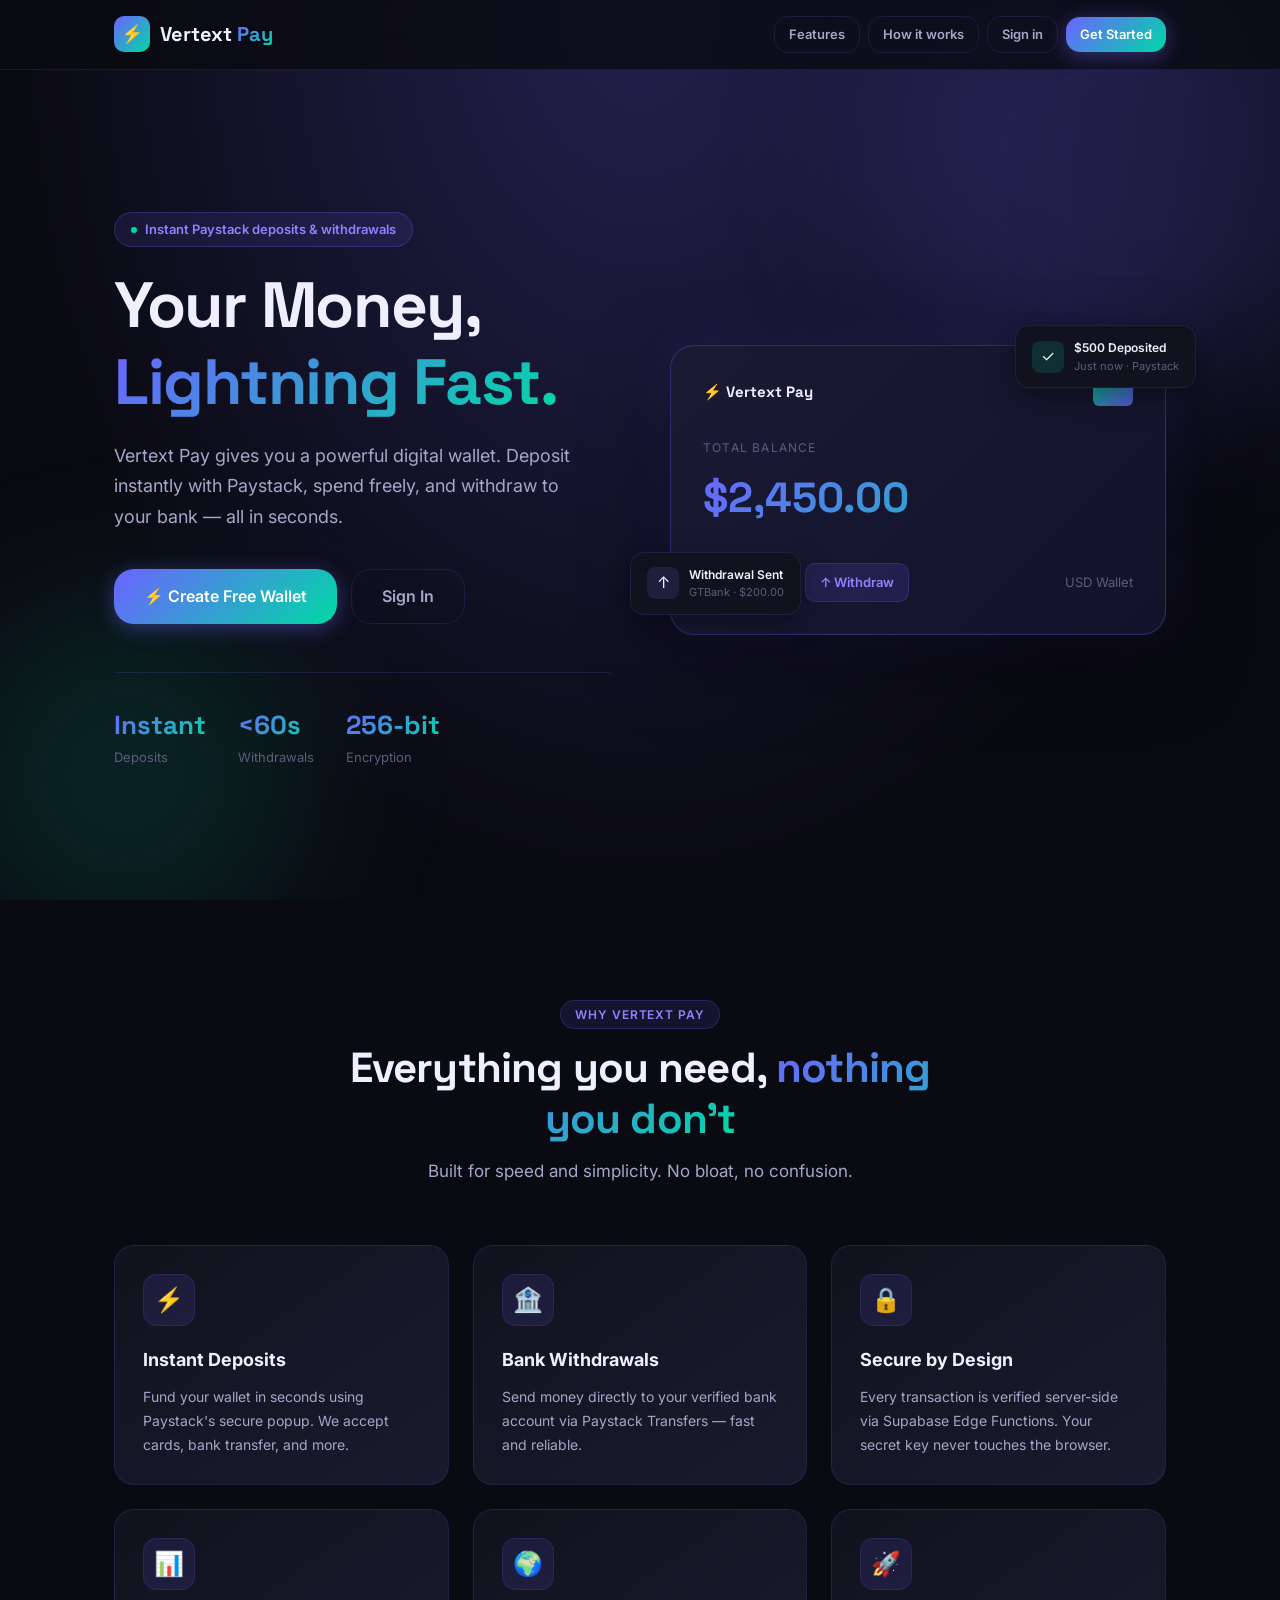
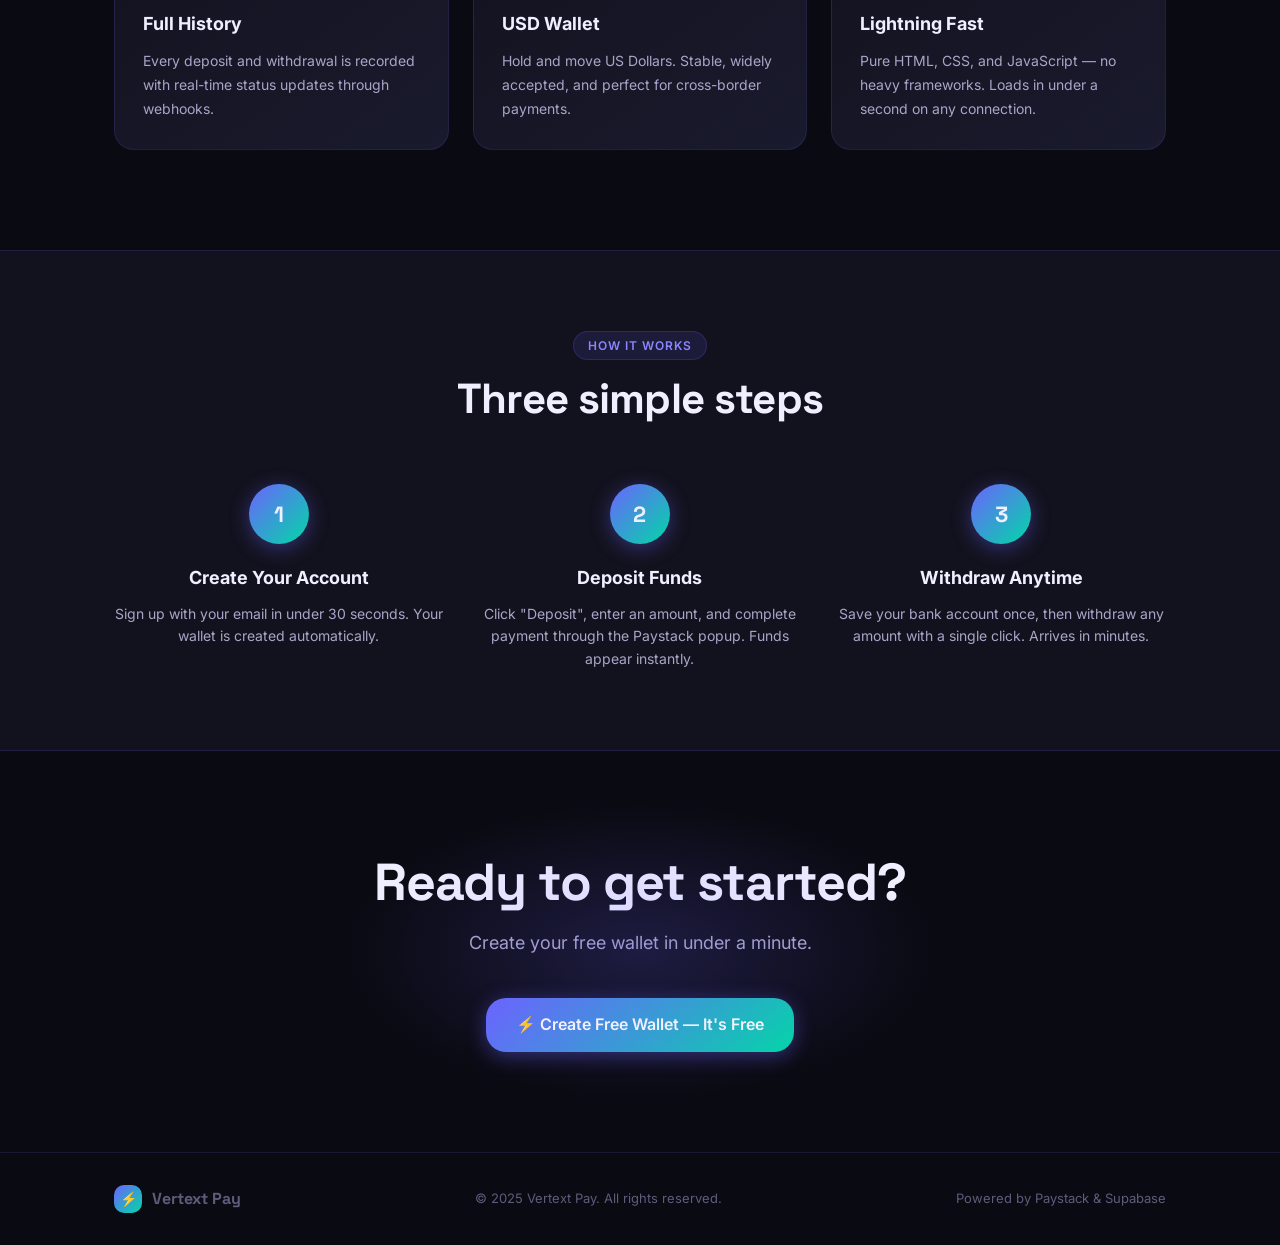
==== index.html @ ca1b25e6 "Initial commit — Vertext Pay wallet app with Paystack + Supabase" ====
<!DOCTYPE html>
<html lang="en">
<head>
  <meta charset="UTF-8" />
  <meta name="viewport" content="width=device-width, initial-scale=1.0" />
  <meta name="description" content="Vertext Pay — The lightning-fast digital wallet. Deposit instantly via Paystack, withdraw to your bank in minutes." />
  <title>Vertext Pay — Lightning-Fast Digital Wallet</title>

  <!-- Preload critical fonts -->
  <link rel="preconnect" href="https://fonts.googleapis.com" crossorigin />
  <link rel="preconnect" href="https://fonts.gstatic.com" crossorigin />
  <link rel="stylesheet" href="css/styles.css" />

  <style>
    /* ── Landing page specific ──────────────────────────────── */
    .hero {
      min-height: 100vh;
      display: flex;
      align-items: center;
      position: relative;
      overflow: hidden;
      padding-top: 80px;
    }

    .hero-bg {
      position: absolute;
      inset: 0;
      background: var(--grad-glow);
      pointer-events: none;
    }

    .hero-orb {
      position: absolute;
      border-radius: 50%;
      filter: blur(80px);
      pointer-events: none;
    }

    .hero-orb-1 {
      width: 500px; height: 500px;
      background: rgba(108,99,255,0.18);
      top: -100px; right: -100px;
      animation: float 8s ease-in-out infinite;
    }

    .hero-orb-2 {
      width: 350px; height: 350px;
      background: rgba(0,217,165,0.12);
      bottom: -50px; left: -50px;
      animation: float 10s ease-in-out infinite reverse;
    }

    .hero-content {
      position: relative;
      z-index: 2;
      display: grid;
      grid-template-columns: 1fr 1fr;
      gap: 60px;
      align-items: center;
      padding: 80px 0;
    }

    .hero-badge {
      display: inline-flex;
      align-items: center;
      gap: 8px;
      background: rgba(108,99,255,0.12);
      border: 1px solid rgba(108,99,255,0.25);
      border-radius: 20px;
      padding: 6px 16px;
      font-size: 13px;
      font-weight: 600;
      color: var(--primary-light);
      margin-bottom: 20px;
    }

    .hero-badge .dot {
      width: 6px; height: 6px;
      background: var(--accent);
      border-radius: 50%;
      animation: pulse 2s ease-in-out infinite;
    }

    .hero-title {
      font-size: clamp(38px, 5vw, 64px);
      margin-bottom: 20px;
    }

    .hero-subtitle {
      font-size: 18px;
      color: var(--text-secondary);
      line-height: 1.7;
      margin-bottom: 36px;
      max-width: 480px;
    }

    .hero-cta {
      display: flex;
      gap: 14px;
      flex-wrap: wrap;
    }

    .hero-stats {
      display: flex;
      gap: 32px;
      margin-top: 48px;
      padding-top: 32px;
      border-top: 1px solid var(--border);
    }

    .hero-stat-value {
      font-size: 26px;
      font-weight: 800;
      font-family: 'Space Grotesk', sans-serif;
    }

    .hero-stat-label {
      font-size: 13px;
      color: var(--text-muted);
    }

    /* ── Wallet Card Mockup ──────────────────────────────────── */
    .wallet-mockup {
      position: relative;
    }

    .mockup-card {
      background: linear-gradient(135deg, #1A1A35 0%, #12122A 100%);
      border: 1px solid rgba(108,99,255,0.3);
      border-radius: 24px;
      padding: 32px;
      box-shadow: 0 24px 80px rgba(0,0,0,0.5), 0 0 60px rgba(108,99,255,0.15);
      animation: float 6s ease-in-out infinite;
    }

    .mockup-header {
      display: flex;
      justify-content: space-between;
      align-items: center;
      margin-bottom: 32px;
    }

    .mockup-logo {
      font-family: 'Space Grotesk', sans-serif;
      font-weight: 700;
      font-size: 15px;
    }

    .mockup-chip {
      width: 40px; height: 28px;
      background: linear-gradient(135deg, var(--accent), var(--primary));
      border-radius: 6px;
      opacity: 0.8;
    }

    .mockup-balance-label {
      font-size: 12px;
      color: var(--text-muted);
      text-transform: uppercase;
      letter-spacing: 0.1em;
      margin-bottom: 6px;
    }

    .mockup-balance {
      font-size: 42px;
      font-weight: 800;
      font-family: 'Space Grotesk', sans-serif;
      background: var(--grad-primary);
      -webkit-background-clip: text;
      -webkit-text-fill-color: transparent;
      background-clip: text;
      margin-bottom: 32px;
    }

    .mockup-footer {
      display: flex;
      justify-content: space-between;
      align-items: center;
    }

    .mockup-actions {
      display: flex;
      gap: 10px;
    }

    .mockup-action {
      display: flex;
      align-items: center;
      gap: 6px;
      background: rgba(108,99,255,0.15);
      border: 1px solid rgba(108,99,255,0.2);
      border-radius: 10px;
      padding: 8px 14px;
      font-size: 13px;
      font-weight: 600;
      color: var(--primary-light);
    }

    .mockup-user { font-size: 13px; color: var(--text-muted); }

    /* Floating mini cards */
    .float-badge {
      position: absolute;
      background: var(--bg-card);
      border: 1px solid var(--border);
      border-radius: var(--radius-md);
      padding: 12px 16px;
      display: flex;
      align-items: center;
      gap: 10px;
      box-shadow: 0 8px 30px rgba(0,0,0,0.4);
    }

    .float-badge-1 {
      top: -20px; right: -30px;
      animation: float 5s ease-in-out 1s infinite;
    }

    .float-badge-2 {
      bottom: 20px; left: -40px;
      animation: float 7s ease-in-out 0.5s infinite reverse;
    }

    .float-badge-icon {
      width: 32px; height: 32px;
      border-radius: 8px;
      display: flex; align-items: center; justify-content: center;
      font-size: 16px;
    }

    .float-badge-icon.green { background: rgba(0,217,165,0.15); }
    .float-badge-icon.purple { background: rgba(108,99,255,0.15); }

    .float-badge-text { font-size: 12px; font-weight: 600; }
    .float-badge-sub  { font-size: 11px; color: var(--text-muted); }

    /* ── Features Section ───────────────────────────────────── */
    .features {
      padding: 100px 0;
      position: relative;
    }

    .section-header {
      text-align: center;
      max-width: 600px;
      margin: 0 auto 60px;
    }

    .section-tag {
      display: inline-block;
      background: rgba(108,99,255,0.12);
      border: 1px solid rgba(108,99,255,0.2);
      border-radius: 20px;
      padding: 4px 14px;
      font-size: 12px;
      font-weight: 600;
      color: var(--primary-light);
      text-transform: uppercase;
      letter-spacing: 0.08em;
      margin-bottom: 14px;
    }

    .section-title {
      font-size: clamp(28px, 4vw, 42px);
      margin-bottom: 14px;
    }

    .section-subtitle {
      color: var(--text-secondary);
      font-size: 17px;
    }

    .features-grid {
      display: grid;
      grid-template-columns: repeat(3, 1fr);
      gap: 24px;
    }

    .feature-card {
      background: var(--grad-card);
      border: 1px solid var(--border);
      border-radius: var(--radius-lg);
      padding: 28px;
      transition: all 0.3s var(--ease);
      position: relative;
      overflow: hidden;
    }

    .feature-card::before {
      content: '';
      position: absolute;
      top: 0; left: 0; right: 0;
      height: 2px;
      background: var(--grad-primary);
      opacity: 0;
      transition: opacity 0.3s var(--ease);
    }

    .feature-card:hover {
      border-color: var(--border-hover);
      transform: translateY(-4px);
      box-shadow: 0 16px 40px rgba(0,0,0,0.3);
    }

    .feature-card:hover::before { opacity: 1; }

    .feature-icon {
      width: 52px; height: 52px;
      border-radius: 14px;
      display: flex; align-items: center; justify-content: center;
      font-size: 24px;
      margin-bottom: 20px;
      background: rgba(108,99,255,0.12);
      border: 1px solid rgba(108,99,255,0.15);
    }

    .feature-title {
      font-size: 18px;
      font-weight: 700;
      margin-bottom: 10px;
    }

    .feature-desc {
      color: var(--text-secondary);
      font-size: 14px;
      line-height: 1.7;
    }

    /* ── How it works ───────────────────────────────────────── */
    .how-it-works {
      padding: 80px 0;
      background: var(--bg-card);
      border-top: 1px solid var(--border);
      border-bottom: 1px solid var(--border);
    }

    .steps-grid {
      display: grid;
      grid-template-columns: repeat(3, 1fr);
      gap: 32px;
      margin-top: 60px;
    }

    .step {
      text-align: center;
      position: relative;
    }

    .step-number {
      width: 60px; height: 60px;
      border-radius: 50%;
      background: var(--grad-primary);
      display: flex; align-items: center; justify-content: center;
      font-family: 'Space Grotesk', sans-serif;
      font-size: 22px;
      font-weight: 800;
      margin: 0 auto 20px;
      box-shadow: var(--shadow-btn);
    }

    .step-title { font-size: 18px; font-weight: 700; margin-bottom: 10px; }
    .step-desc { color: var(--text-secondary); font-size: 14px; }

    /* ── CTA ────────────────────────────────────────────────── */
    .cta-section {
      padding: 100px 0;
      text-align: center;
      position: relative;
      overflow: hidden;
    }

    .cta-section::before {
      content: '';
      position: absolute;
      top: 50%; left: 50%;
      transform: translate(-50%, -50%);
      width: 600px; height: 300px;
      background: radial-gradient(ellipse, rgba(108,99,255,0.2) 0%, transparent 70%);
      pointer-events: none;
    }

    .cta-title { font-size: clamp(32px, 5vw, 52px); margin-bottom: 16px; }
    .cta-sub { color: var(--text-secondary); font-size: 18px; margin-bottom: 40px; }

    /* ── Footer ─────────────────────────────────────────────── */
    footer {
      border-top: 1px solid var(--border);
      padding: 32px 0;
      text-align: center;
      color: var(--text-muted);
      font-size: 13px;
    }

    .footer-inner {
      display: flex;
      align-items: center;
      justify-content: space-between;
    }

    /* ── Responsive ─────────────────────────────────────────── */
    @media (max-width: 900px) {
      .hero-content {
        grid-template-columns: 1fr;
        text-align: center;
        gap: 40px;
      }
      .hero-cta { justify-content: center; }
      .hero-stats { justify-content: center; }
      .features-grid { grid-template-columns: 1fr; }
      .steps-grid { grid-template-columns: 1fr; }
      .float-badge-1, .float-badge-2 { display: none; }
      .footer-inner { flex-direction: column; gap: 12px; }
    }
  </style>
</head>
<body>

  <!-- ── Navbar ─────────────────────────────────────────────── -->
  <nav class="navbar" id="navbar">
    <div class="container navbar-inner">
      <a href="/" class="logo">
        <div class="logo-icon">⚡</div>
        <span>Vertext <span class="text-gradient">Pay</span></span>
      </a>
      <div class="nav-links">
        <a href="#features" class="btn btn-ghost btn-sm">Features</a>
        <a href="#how" class="btn btn-ghost btn-sm">How it works</a>
        <a href="auth.html" class="btn btn-ghost btn-sm">Sign in</a>
        <a href="auth.html?tab=signup" class="btn btn-primary btn-sm">Get Started</a>
      </div>
    </div>
  </nav>

  <!-- ── Hero ───────────────────────────────────────────────── -->
  <section class="hero">
    <div class="hero-bg"></div>
    <div class="hero-orb hero-orb-1"></div>
    <div class="hero-orb hero-orb-2"></div>

    <div class="container">
      <div class="hero-content">
        <div class="hero-left">
          <div class="hero-badge">
            <span class="dot"></span>
            Instant Paystack deposits & withdrawals
          </div>
          <h1 class="hero-title">
            Your Money,
            <span class="text-gradient">Lightning Fast.</span>
          </h1>
          <p class="hero-subtitle">
            Vertext Pay gives you a powerful digital wallet. Deposit instantly with Paystack, spend freely, and withdraw to your bank — all in seconds.
          </p>
          <div class="hero-cta">
            <a href="auth.html?tab=signup" class="btn btn-primary btn-lg" id="hero-cta-btn">
              ⚡ Create Free Wallet
            </a>
            <a href="auth.html" class="btn btn-ghost btn-lg">Sign In</a>
          </div>
          <div class="hero-stats">
            <div>
              <div class="hero-stat-value text-gradient">Instant</div>
              <div class="hero-stat-label">Deposits</div>
            </div>
            <div>
              <div class="hero-stat-value text-gradient">&lt;60s</div>
              <div class="hero-stat-label">Withdrawals</div>
            </div>
            <div>
              <div class="hero-stat-value text-gradient">256-bit</div>
              <div class="hero-stat-label">Encryption</div>
            </div>
          </div>
        </div>

        <div class="hero-right wallet-mockup">
          <div class="mockup-card">
            <div class="mockup-header">
              <div class="mockup-logo">⚡ Vertext Pay</div>
              <div class="mockup-chip"></div>
            </div>
            <div class="mockup-balance-label">Total Balance</div>
            <div class="mockup-balance">$2,450.00</div>
            <div class="mockup-footer">
              <div class="mockup-actions">
                <div class="mockup-action">↓ Deposit</div>
                <div class="mockup-action">↑ Withdraw</div>
              </div>
              <div class="mockup-user">USD Wallet</div>
            </div>
          </div>

          <!-- Floating badges -->
          <div class="float-badge float-badge-1">
            <div class="float-badge-icon green">✓</div>
            <div>
              <div class="float-badge-text">$500 Deposited</div>
              <div class="float-badge-sub">Just now · Paystack</div>
            </div>
          </div>
          <div class="float-badge float-badge-2">
            <div class="float-badge-icon purple">↑</div>
            <div>
              <div class="float-badge-text">Withdrawal Sent</div>
              <div class="float-badge-sub">GTBank · $200.00</div>
            </div>
          </div>
        </div>
      </div>
    </div>
  </section>

  <!-- ── Features ───────────────────────────────────────────── -->
  <section class="features" id="features">
    <div class="container">
      <div class="section-header">
        <div class="section-tag">Why Vertext Pay</div>
        <h2 class="section-title">Everything you need, <span class="text-gradient">nothing you don't</span></h2>
        <p class="section-subtitle">Built for speed and simplicity. No bloat, no confusion.</p>
      </div>
      <div class="features-grid">
        <div class="feature-card">
          <div class="feature-icon">⚡</div>
          <div class="feature-title">Instant Deposits</div>
          <p class="feature-desc">Fund your wallet in seconds using Paystack's secure popup. We accept cards, bank transfer, and more.</p>
        </div>
        <div class="feature-card">
          <div class="feature-icon">🏦</div>
          <div class="feature-title">Bank Withdrawals</div>
          <p class="feature-desc">Send money directly to your verified bank account via Paystack Transfers — fast and reliable.</p>
        </div>
        <div class="feature-card">
          <div class="feature-icon">🔒</div>
          <div class="feature-title">Secure by Design</div>
          <p class="feature-desc">Every transaction is verified server-side via Supabase Edge Functions. Your secret key never touches the browser.</p>
        </div>
        <div class="feature-card">
          <div class="feature-icon">📊</div>
          <div class="feature-title">Full History</div>
          <p class="feature-desc">Every deposit and withdrawal is recorded with real-time status updates through webhooks.</p>
        </div>
        <div class="feature-card">
          <div class="feature-icon">🌍</div>
          <div class="feature-title">USD Wallet</div>
          <p class="feature-desc">Hold and move US Dollars. Stable, widely accepted, and perfect for cross-border payments.</p>
        </div>
        <div class="feature-card">
          <div class="feature-icon">🚀</div>
          <div class="feature-title">Lightning Fast</div>
          <p class="feature-desc">Pure HTML, CSS, and JavaScript — no heavy frameworks. Loads in under a second on any connection.</p>
        </div>
      </div>
    </div>
  </section>

  <!-- ── How it works ───────────────────────────────────────── -->
  <section class="how-it-works" id="how">
    <div class="container">
      <div class="section-header">
        <div class="section-tag">How it works</div>
        <h2 class="section-title">Three simple steps</h2>
      </div>
      <div class="steps-grid">
        <div class="step">
          <div class="step-number">1</div>
          <div class="step-title">Create Your Account</div>
          <p class="step-desc">Sign up with your email in under 30 seconds. Your wallet is created automatically.</p>
        </div>
        <div class="step">
          <div class="step-number">2</div>
          <div class="step-title">Deposit Funds</div>
          <p class="step-desc">Click "Deposit", enter an amount, and complete payment through the Paystack popup. Funds appear instantly.</p>
        </div>
        <div class="step">
          <div class="step-number">3</div>
          <div class="step-title">Withdraw Anytime</div>
          <p class="step-desc">Save your bank account once, then withdraw any amount with a single click. Arrives in minutes.</p>
        </div>
      </div>
    </div>
  </section>

  <!-- ── CTA ────────────────────────────────────────────────── -->
  <section class="cta-section">
    <div class="container">
      <h2 class="cta-title">Ready to get started?</h2>
      <p class="cta-sub">Create your free wallet in under a minute.</p>
      <a href="auth.html?tab=signup" class="btn btn-primary btn-lg" id="cta-signup-btn">
        ⚡ Create Free Wallet — It's Free
      </a>
    </div>
  </section>

  <!-- ── Footer ─────────────────────────────────────────────── -->
  <footer>
    <div class="container footer-inner">
      <div class="logo" style="font-size:16px">
        <span class="logo-icon" style="width:28px;height:28px;font-size:14px">⚡</span>
        Vertext Pay
      </div>
      <div>© 2025 Vertext Pay. All rights reserved.</div>
      <div style="color:var(--text-muted)">Powered by Paystack &amp; Supabase</div>
    </div>
  </footer>

  <div id="toast-container"></div>

  <script src="js/config.js"></script>
  <script src="js/utils.js"></script>
  <script>
    // Smooth navbar bg on scroll
    window.addEventListener('scroll', () => {
      const nav = document.getElementById('navbar');
      if (window.scrollY > 20) {
        nav.style.background = 'rgba(10,10,18,0.95)';
      } else {
        nav.style.background = 'rgba(10,10,18,0.8)';
      }
    });

    // Handle signup tab param
    const params = new URLSearchParams(window.location.search);
    if (params.get('tab') === 'signup') {
      window.location.href = 'auth.html?tab=signup';
    }

    // Fade in hero
    document.querySelector('.hero-content').style.animation = 'fadeInUp 0.6s ease both';
  </script>
</body>
</html>
---- css/styles.css ----
/* ============================================================
   VERTEXT PAY — Global Design System
   ============================================================ */

@import url('https://fonts.googleapis.com/css2?family=Inter:wght@300;400;500;600;700;800&family=Space+Grotesk:wght@400;500;600;700&display=swap');

/* ── CSS Variables ─────────────────────────────────────────── */
:root {
  /* Brand palette */
  --primary:       #6C63FF;
  --primary-light: #8B85FF;
  --primary-dark:  #4B44CC;
  --accent:        #00D9A5;
  --accent-light:  #26FFB8;
  --danger:        #FF4D6D;
  --warning:       #FFB547;
  --success:       #00D9A5;

  /* Surfaces */
  --bg-base:       #0A0A12;
  --bg-card:       #12121E;
  --bg-elevated:   #1A1A2E;
  --bg-hover:      #20203A;
  --border:        rgba(108, 99, 255, 0.15);
  --border-hover:  rgba(108, 99, 255, 0.35);

  /* Text */
  --text-primary:  #F0EFFF;
  --text-secondary:#A8A6C8;
  --text-muted:    #5E5C7A;

  /* Gradients */
  --grad-primary:  linear-gradient(135deg, #6C63FF 0%, #00D9A5 100%);
  --grad-card:     linear-gradient(145deg, #12121E 0%, #1A1A2E 100%);
  --grad-glow:     radial-gradient(ellipse at 50% 0%, rgba(108,99,255,0.25) 0%, transparent 70%);

  /* Spacing */
  --radius-sm:  8px;
  --radius-md:  14px;
  --radius-lg:  20px;
  --radius-xl:  28px;

  /* Shadows */
  --shadow-card:  0 4px 24px rgba(0,0,0,0.4), 0 1px 0 rgba(255,255,255,0.04) inset;
  --shadow-glow:  0 0 40px rgba(108,99,255,0.3);
  --shadow-btn:   0 4px 20px rgba(108,99,255,0.4);
  --shadow-accent:0 4px 20px rgba(0,217,165,0.35);

  /* Transitions */
  --ease: cubic-bezier(0.4, 0, 0.2, 1);
  --duration: 200ms;
}

/* ── Reset & Base ──────────────────────────────────────────── */
*, *::before, *::after { box-sizing: border-box; margin: 0; padding: 0; }

html {
  scroll-behavior: smooth;
  -webkit-font-smoothing: antialiased;
  -moz-osx-font-smoothing: grayscale;
}

body {
  font-family: 'Inter', sans-serif;
  font-size: 15px;
  line-height: 1.6;
  color: var(--text-primary);
  background: var(--bg-base);
  min-height: 100vh;
  overflow-x: hidden;
}

a { color: inherit; text-decoration: none; }
img { max-width: 100%; display: block; }
button { cursor: pointer; font-family: inherit; border: none; outline: none; }
input, select, textarea { font-family: inherit; }

/* ── Typography ────────────────────────────────────────────── */
h1, h2, h3, h4, h5 {
  font-family: 'Space Grotesk', sans-serif;
  font-weight: 700;
  line-height: 1.2;
  letter-spacing: -0.02em;
}

.text-gradient {
  background: var(--grad-primary);
  -webkit-background-clip: text;
  -webkit-text-fill-color: transparent;
  background-clip: text;
}

/* ── Layout ────────────────────────────────────────────────── */
.container {
  width: 100%;
  max-width: 1100px;
  margin: 0 auto;
  padding: 0 24px;
}

/* ── Navbar ────────────────────────────────────────────────── */
.navbar {
  position: fixed;
  top: 0; left: 0; right: 0;
  z-index: 100;
  padding: 16px 0;
  background: rgba(10,10,18,0.8);
  backdrop-filter: blur(20px);
  -webkit-backdrop-filter: blur(20px);
  border-bottom: 1px solid var(--border);
  transition: background var(--duration) var(--ease);
}

.navbar-inner {
  display: flex;
  align-items: center;
  justify-content: space-between;
}

.logo {
  display: flex;
  align-items: center;
  gap: 10px;
  font-family: 'Space Grotesk', sans-serif;
  font-size: 20px;
  font-weight: 700;
}

.logo-icon {
  width: 36px; height: 36px;
  background: var(--grad-primary);
  border-radius: 10px;
  display: flex; align-items: center; justify-content: center;
  font-size: 18px;
}

.nav-links {
  display: flex;
  gap: 8px;
  align-items: center;
}

/* ── Buttons ───────────────────────────────────────────────── */
.btn {
  display: inline-flex;
  align-items: center;
  justify-content: center;
  gap: 8px;
  padding: 10px 22px;
  border-radius: var(--radius-md);
  font-size: 14px;
  font-weight: 600;
  transition: all var(--duration) var(--ease);
  white-space: nowrap;
}

.btn-primary {
  background: var(--grad-primary);
  color: #fff;
  box-shadow: var(--shadow-btn);
}
.btn-primary:hover {
  transform: translateY(-2px);
  box-shadow: 0 8px 30px rgba(108,99,255,0.5);
  filter: brightness(1.08);
}
.btn-primary:active { transform: translateY(0); }

.btn-ghost {
  background: transparent;
  color: var(--text-secondary);
  border: 1px solid var(--border);
}
.btn-ghost:hover {
  background: var(--bg-elevated);
  color: var(--text-primary);
  border-color: var(--border-hover);
}

.btn-accent {
  background: var(--accent);
  color: #0A0A12;
  font-weight: 700;
  box-shadow: var(--shadow-accent);
}
.btn-accent:hover {
  transform: translateY(-2px);
  box-shadow: 0 8px 30px rgba(0,217,165,0.45);
  filter: brightness(1.08);
}

.btn-danger {
  background: rgba(255,77,109,0.15);
  color: var(--danger);
  border: 1px solid rgba(255,77,109,0.25);
}
.btn-danger:hover {
  background: rgba(255,77,109,0.25);
}

.btn-lg { padding: 14px 30px; font-size: 16px; border-radius: var(--radius-lg); }
.btn-sm { padding: 7px 14px; font-size: 13px; }

.btn:disabled {
  opacity: 0.5;
  cursor: not-allowed;
  transform: none !important;
  filter: none !important;
}

/* Loading spinner in button */
.btn .spinner {
  width: 16px; height: 16px;
  border: 2px solid rgba(255,255,255,0.3);
  border-top-color: #fff;
  border-radius: 50%;
  animation: spin 0.6s linear infinite;
  display: none;
}
.btn.loading .spinner { display: block; }
.btn.loading .btn-text { opacity: 0.7; }

/* ── Cards ─────────────────────────────────────────────────── */
.card {
  background: var(--grad-card);
  border: 1px solid var(--border);
  border-radius: var(--radius-lg);
  box-shadow: var(--shadow-card);
  padding: 24px;
  transition: border-color var(--duration) var(--ease),
              box-shadow var(--duration) var(--ease);
}

.card:hover { border-color: var(--border-hover); }

/* ── Form Inputs ───────────────────────────────────────────── */
.form-group {
  display: flex;
  flex-direction: column;
  gap: 6px;
  margin-bottom: 16px;
}

.form-label {
  font-size: 13px;
  font-weight: 500;
  color: var(--text-secondary);
  text-transform: uppercase;
  letter-spacing: 0.06em;
}

.form-input {
  background: var(--bg-base);
  border: 1px solid var(--border);
  border-radius: var(--radius-md);
  padding: 12px 16px;
  color: var(--text-primary);
  font-size: 15px;
  width: 100%;
  transition: border-color var(--duration) var(--ease),
              box-shadow var(--duration) var(--ease);
  appearance: none;
  -webkit-appearance: none;
}

.form-input:focus {
  outline: none;
  border-color: var(--primary);
  box-shadow: 0 0 0 3px rgba(108,99,255,0.2);
}

.form-input::placeholder { color: var(--text-muted); }

.form-input.error {
  border-color: var(--danger);
  box-shadow: 0 0 0 3px rgba(255,77,109,0.15);
}

/* ── Alert/Toast Messages ─────────────────────────────────── */
.alert {
  display: flex;
  align-items: center;
  gap: 10px;
  padding: 12px 16px;
  border-radius: var(--radius-md);
  font-size: 14px;
  font-weight: 500;
  margin-bottom: 16px;
}

.alert-success {
  background: rgba(0,217,165,0.12);
  border: 1px solid rgba(0,217,165,0.25);
  color: var(--accent);
}

.alert-error {
  background: rgba(255,77,109,0.12);
  border: 1px solid rgba(255,77,109,0.25);
  color: var(--danger);
}

.alert-info {
  background: rgba(108,99,255,0.12);
  border: 1px solid rgba(108,99,255,0.25);
  color: var(--primary-light);
}

/* ── Toast Notification ────────────────────────────────────── */
#toast-container {
  position: fixed;
  bottom: 24px;
  right: 24px;
  z-index: 9999;
  display: flex;
  flex-direction: column;
  gap: 8px;
}

.toast {
  padding: 12px 20px;
  border-radius: var(--radius-md);
  font-size: 14px;
  font-weight: 500;
  box-shadow: 0 8px 30px rgba(0,0,0,0.4);
  animation: slideInRight 0.3s var(--ease);
  min-width: 280px;
  display: flex;
  align-items: center;
  gap: 10px;
}

.toast.success {
  background: #0D2E27;
  border: 1px solid rgba(0,217,165,0.3);
  color: var(--accent);
}

.toast.error {
  background: #2E0D17;
  border: 1px solid rgba(255,77,109,0.3);
  color: var(--danger);
}

.toast.info {
  background: #16143A;
  border: 1px solid rgba(108,99,255,0.3);
  color: var(--primary-light);
}

.toast.fade-out {
  animation: slideOutRight 0.3s var(--ease) forwards;
}

/* ── Modal ─────────────────────────────────────────────────── */
.modal-overlay {
  position: fixed;
  inset: 0;
  background: rgba(0,0,0,0.7);
  backdrop-filter: blur(8px);
  -webkit-backdrop-filter: blur(8px);
  z-index: 200;
  display: flex;
  align-items: center;
  justify-content: center;
  padding: 20px;
  opacity: 0;
  visibility: hidden;
  transition: opacity 0.25s var(--ease), visibility 0.25s var(--ease);
}

.modal-overlay.open {
  opacity: 1;
  visibility: visible;
}

.modal {
  background: var(--bg-card);
  border: 1px solid var(--border);
  border-radius: var(--radius-xl);
  padding: 32px;
  width: 100%;
  max-width: 480px;
  box-shadow: 0 24px 80px rgba(0,0,0,0.6);
  transform: translateY(20px) scale(0.97);
  transition: transform 0.25s var(--ease);
}

.modal-overlay.open .modal {
  transform: translateY(0) scale(1);
}

.modal-header {
  display: flex;
  align-items: center;
  justify-content: space-between;
  margin-bottom: 24px;
}

.modal-title {
  font-size: 20px;
  font-weight: 700;
}

.modal-close {
  width: 32px; height: 32px;
  border-radius: 50%;
  background: var(--bg-elevated);
  border: 1px solid var(--border);
  color: var(--text-secondary);
  display: flex; align-items: center; justify-content: center;
  font-size: 16px;
  transition: all var(--duration) var(--ease);
}
.modal-close:hover { color: var(--text-primary); background: var(--bg-hover); }

/* ── Badge ─────────────────────────────────────────────────── */
.badge {
  display: inline-flex;
  align-items: center;
  padding: 3px 10px;
  border-radius: 20px;
  font-size: 12px;
  font-weight: 600;
  text-transform: capitalize;
}

.badge-success { background: rgba(0,217,165,0.15); color: var(--accent); }
.badge-pending { background: rgba(255,181,71,0.15); color: var(--warning); }
.badge-failed  { background: rgba(255,77,109,0.15); color: var(--danger); }
.badge-deposit { background: rgba(108,99,255,0.15); color: var(--primary-light); }
.badge-withdrawal { background: rgba(0,217,165,0.10); color: #6BFFE0; }

/* ── Utilities ─────────────────────────────────────────────── */
.hidden { display: none !important; }
.flex { display: flex; }
.flex-col { flex-direction: column; }
.items-center { align-items: center; }
.justify-between { justify-content: space-between; }
.gap-2 { gap: 8px; }
.gap-3 { gap: 12px; }
.gap-4 { gap: 16px; }
.mt-4 { margin-top: 16px; }
.mb-4 { margin-bottom: 16px; }
.text-sm { font-size: 13px; }
.text-muted { color: var(--text-muted); }
.text-secondary { color: var(--text-secondary); }
.font-bold { font-weight: 700; }
.w-full { width: 100%; }

/* ── Divider ───────────────────────────────────────────────── */
.divider {
  border: none;
  border-top: 1px solid var(--border);
  margin: 20px 0;
}

/* ── Skeleton loader ───────────────────────────────────────── */
.skeleton {
  background: linear-gradient(90deg, var(--bg-elevated) 25%, var(--bg-hover) 50%, var(--bg-elevated) 75%);
  background-size: 200% 100%;
  animation: shimmer 1.4s infinite;
  border-radius: var(--radius-sm);
}

/* ── Animations ────────────────────────────────────────────── */
@keyframes spin {
  to { transform: rotate(360deg); }
}

@keyframes shimmer {
  0%   { background-position: 200% 0; }
  100% { background-position: -200% 0; }
}

@keyframes slideInRight {
  from { transform: translateX(120%); opacity: 0; }
  to   { transform: translateX(0);    opacity: 1; }
}

@keyframes slideOutRight {
  from { transform: translateX(0);    opacity: 1; }
  to   { transform: translateX(120%); opacity: 0; }
}

@keyframes fadeInUp {
  from { transform: translateY(20px); opacity: 0; }
  to   { transform: translateY(0);    opacity: 1; }
}

@keyframes pulse {
  0%, 100% { opacity: 1; }
  50%       { opacity: 0.5; }
}

@keyframes float {
  0%, 100% { transform: translateY(0px); }
  50%       { transform: translateY(-12px); }
}

/* ── Responsive ────────────────────────────────────────────── */
@media (max-width: 768px) {
  .container { padding: 0 16px; }
  .modal { padding: 24px; }
  h1 { font-size: clamp(28px, 8vw, 52px); }
  #toast-container { right: 12px; bottom: 12px; }
}
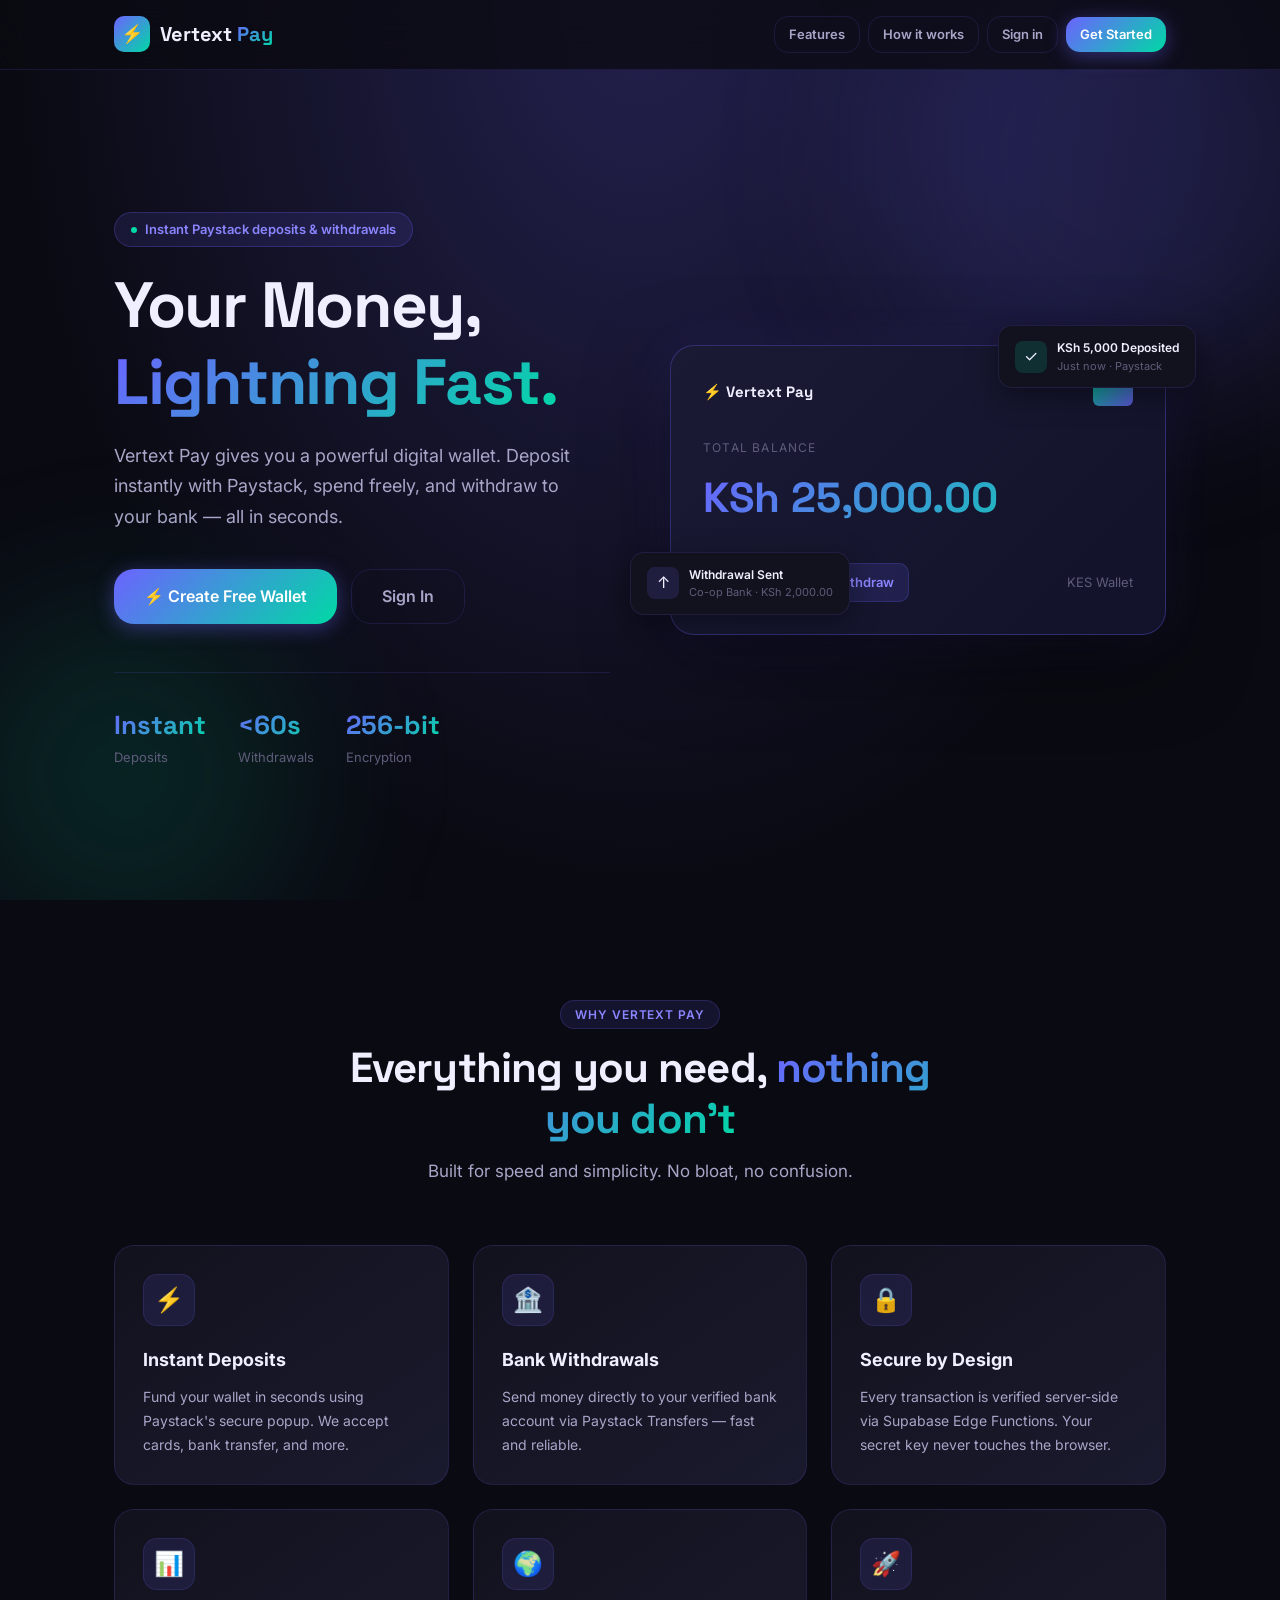
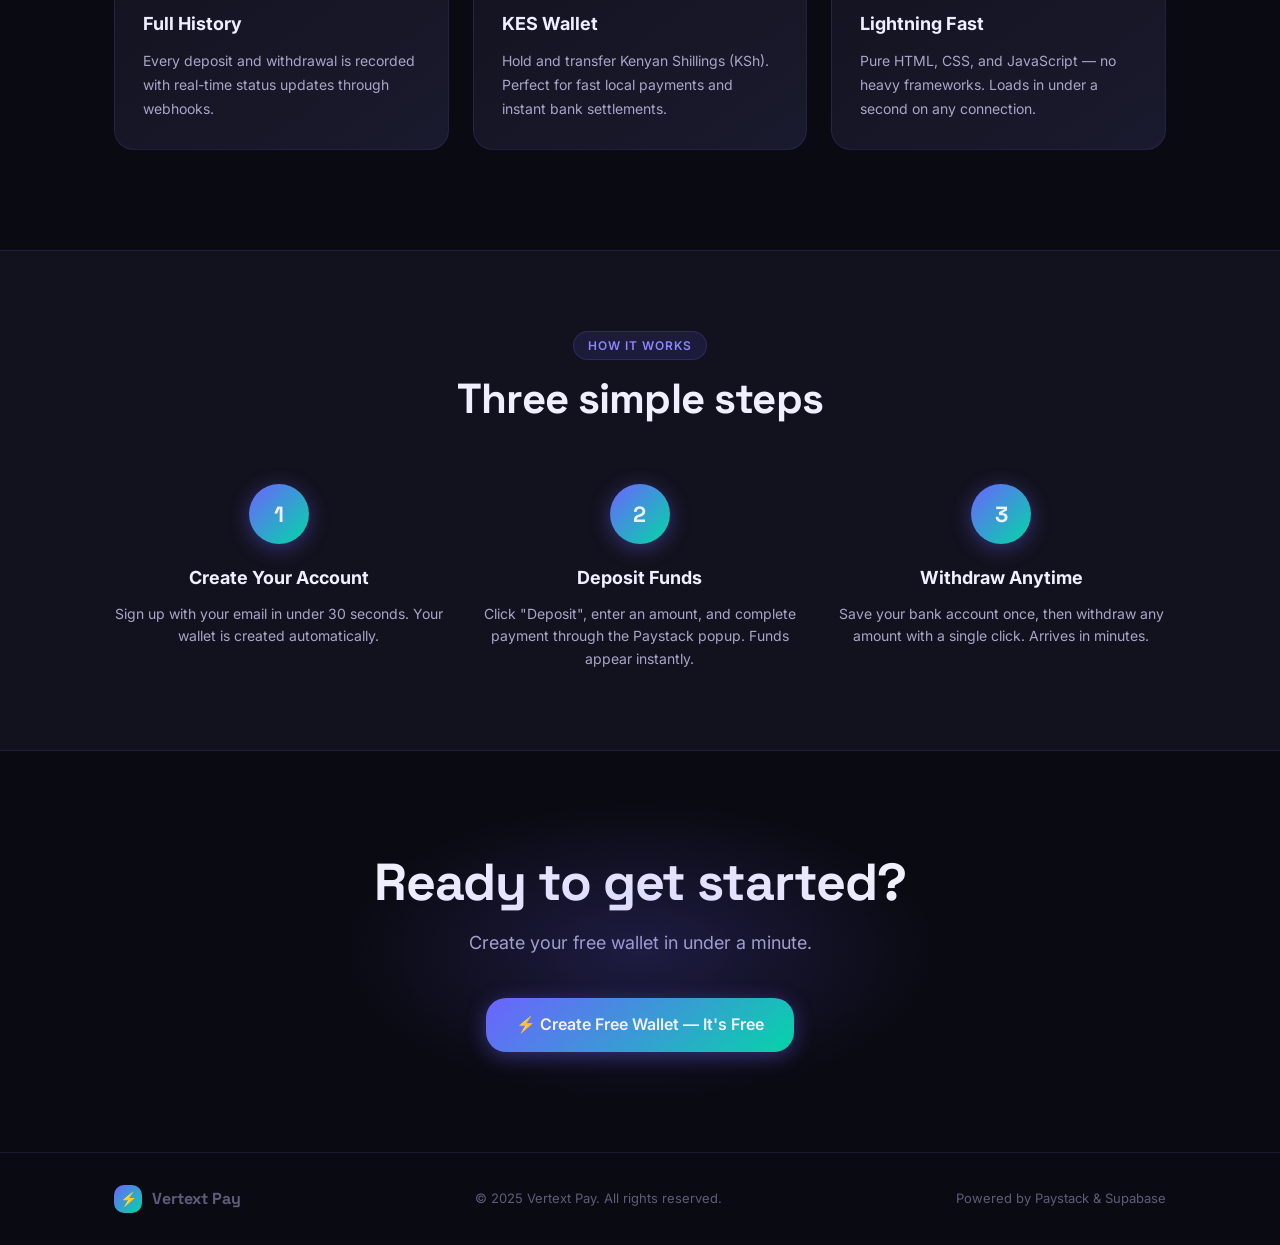
==== commit d5e8c580: "fix: align all currency labels, presets, and edge function payloads to KES (Kenyan Shillings)" ====
--- a/index.html
+++ b/index.html
@@ -480,13 +480,13 @@
               <div class="mockup-chip"></div>
             </div>
             <div class="mockup-balance-label">Total Balance</div>
-            <div class="mockup-balance">$2,450.00</div>
+            <div class="mockup-balance">KSh 25,000.00</div>
             <div class="mockup-footer">
               <div class="mockup-actions">
                 <div class="mockup-action">↓ Deposit</div>
                 <div class="mockup-action">↑ Withdraw</div>
               </div>
-              <div class="mockup-user">USD Wallet</div>
+              <div class="mockup-user">KES Wallet</div>
             </div>
           </div>
 
@@ -494,7 +494,7 @@
           <div class="float-badge float-badge-1">
             <div class="float-badge-icon green">✓</div>
             <div>
-              <div class="float-badge-text">$500 Deposited</div>
+              <div class="float-badge-text">KSh 5,000 Deposited</div>
               <div class="float-badge-sub">Just now · Paystack</div>
             </div>
           </div>
@@ -502,7 +502,7 @@
             <div class="float-badge-icon purple">↑</div>
             <div>
               <div class="float-badge-text">Withdrawal Sent</div>
-              <div class="float-badge-sub">GTBank · $200.00</div>
+              <div class="float-badge-sub">Co-op Bank · KSh 2,000.00</div>
             </div>
           </div>
         </div>
@@ -541,8 +541,8 @@
         </div>
         <div class="feature-card">
           <div class="feature-icon">🌍</div>
-          <div class="feature-title">USD Wallet</div>
-          <p class="feature-desc">Hold and move US Dollars. Stable, widely accepted, and perfect for cross-border payments.</p>
+          <div class="feature-title">KES Wallet</div>
+          <p class="feature-desc">Hold and transfer Kenyan Shillings (KSh). Perfect for fast local payments and instant bank settlements.</p>
         </div>
         <div class="feature-card">
           <div class="feature-icon">🚀</div>
